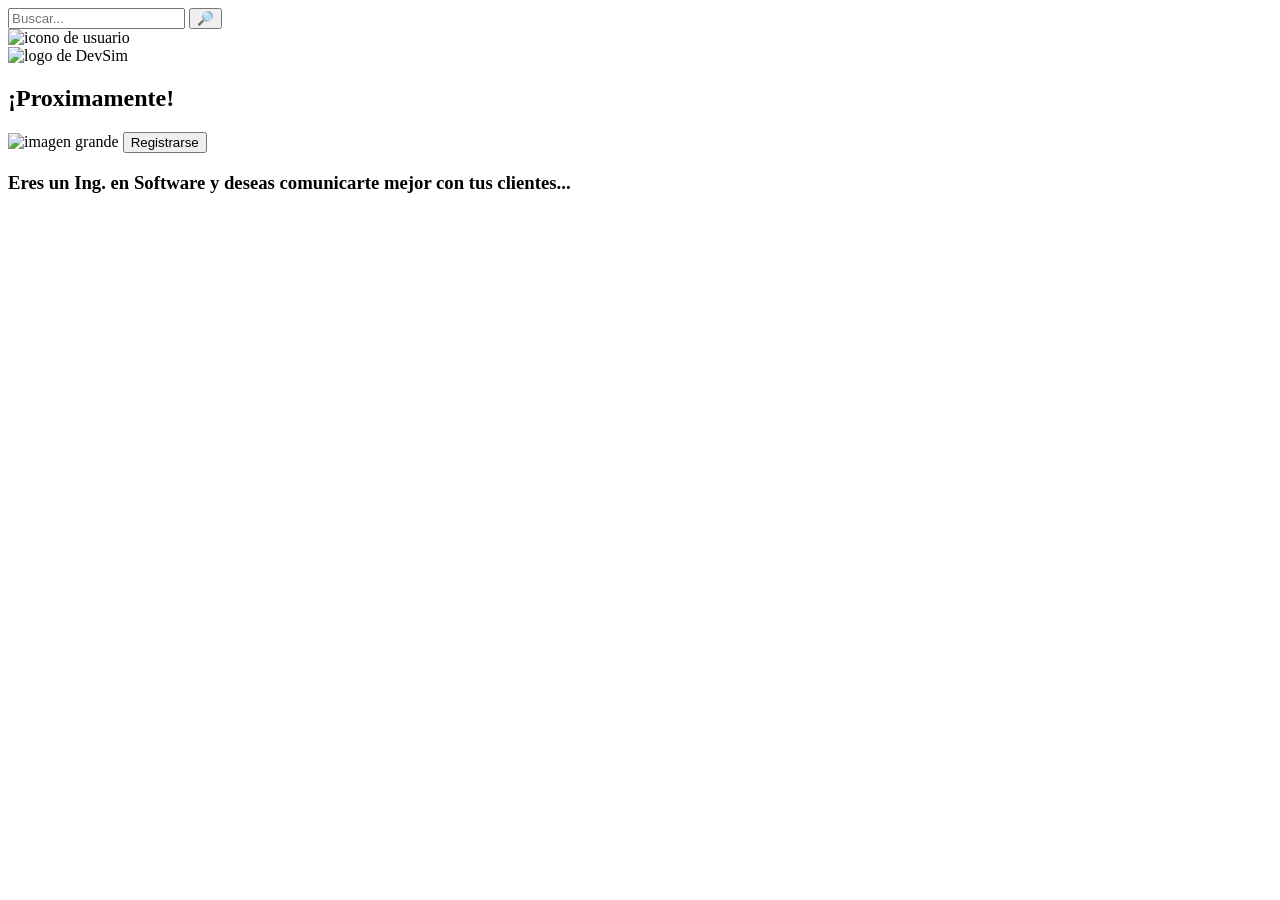
==== inicio.html @ 5e5881aa "x" ====
<!DOCTYPE html>
<html lang="es">

<head>
    <meta charset="UTF-8">
    <meta name="viewport" content="width=device-width, initial-scale=1.0">
    <title>DevSim</title>
</head>
<body>
<section class="barra-superior">
    <div class="barra-buscar">
        <input type="text" placeholder="Buscar...">
        <button class="btn-buscar">🔎</button>
    </div>
    <div class="usuario">
        <img src="" alt="icono de usuario">
    </div>
    <div class="logo">
        <img src="" alt="logo de DevSim">
    </div>
</section>
<section class="cartel">
    <h1>¡Proximamente!</h1>
    <img src="" alt="imagen grande">
    <button class="btn-registrarse">Registrarse</button>
</section>
<section class="quienes-somos">
    <div>
            <h3>Eres un Ing. en Software y deseas comunicarte mejor con tus clientes...</h3>
    </div>
    <div>
        <h3></h3>
    </div>
</section>
</body>
</html>
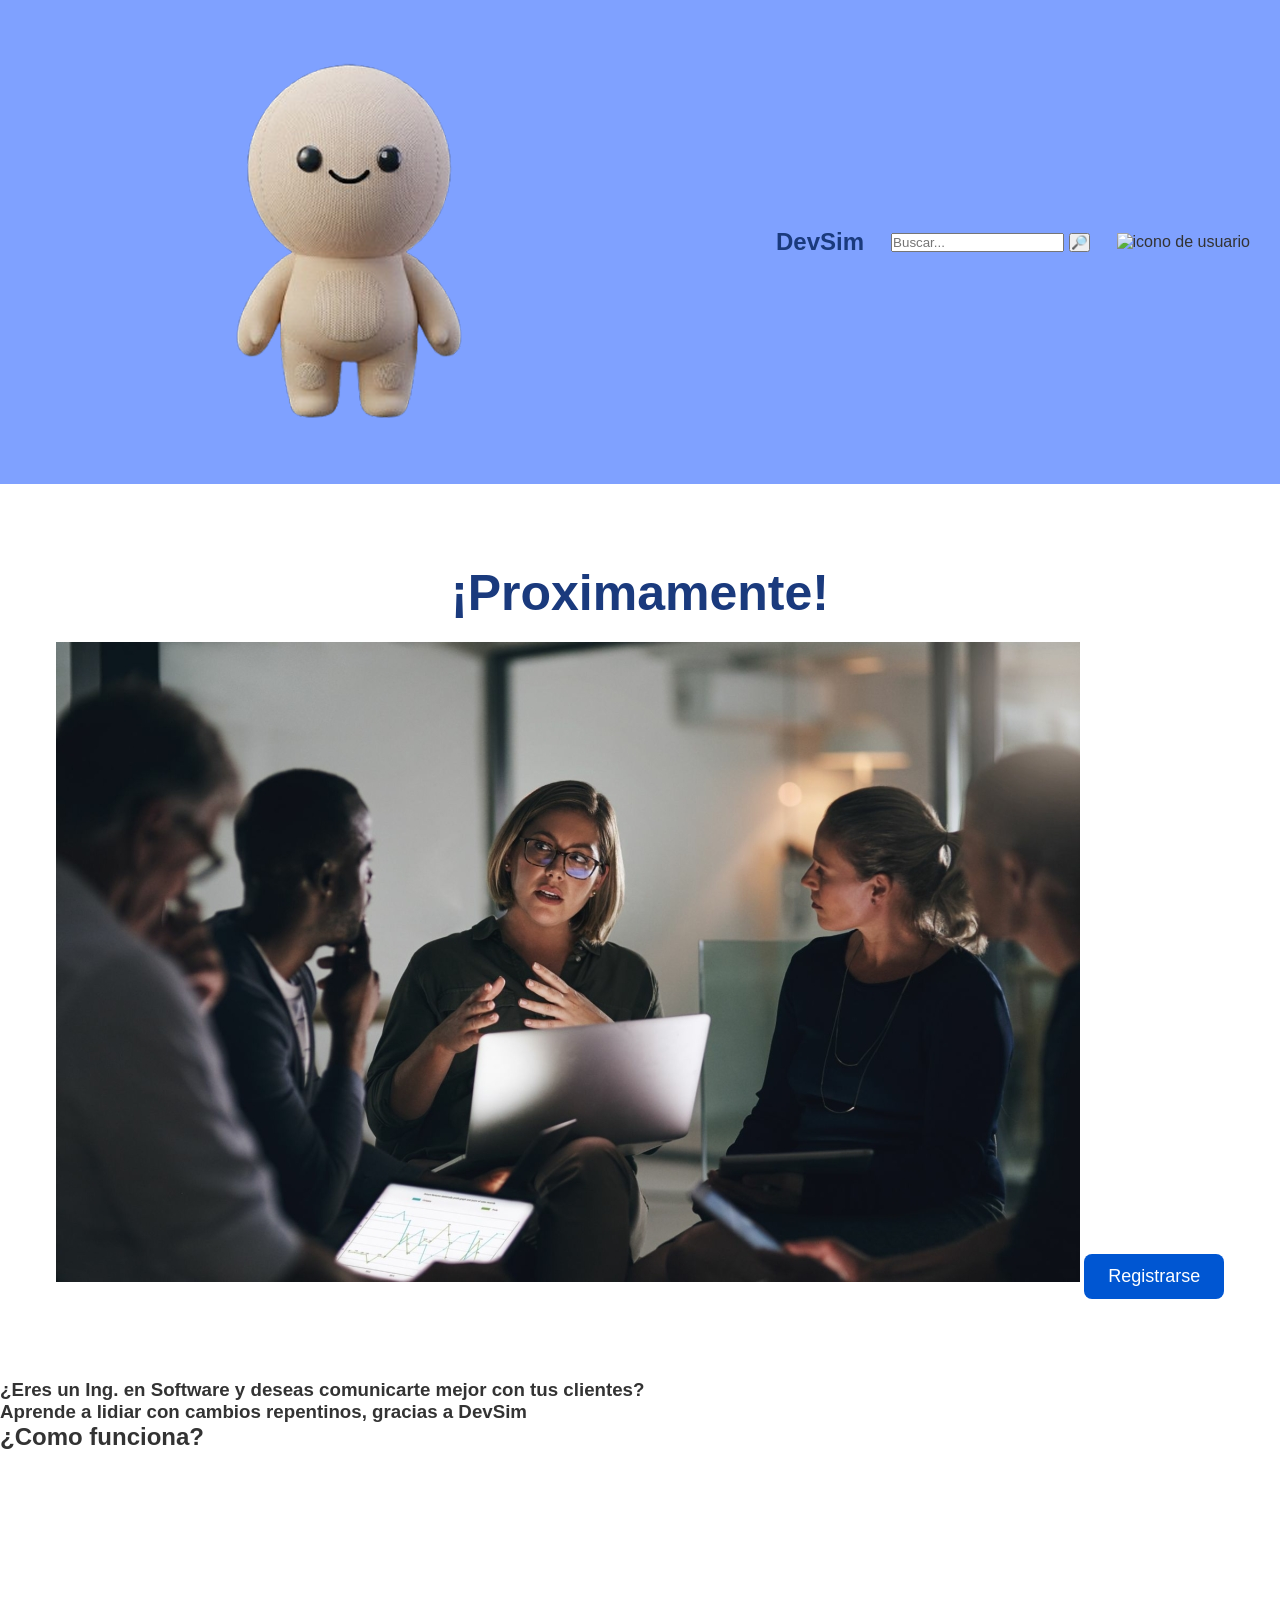
==== commit 71125d90: "x" ====
--- a/inicio.html
+++ b/inicio.html
@@ -4,10 +4,15 @@
 <head>
     <meta charset="UTF-8">
     <meta name="viewport" content="width=device-width, initial-scale=1.0">
+    <link rel="stylesheet" type="text/css" href="/CSS/styles.css"/>
     <title>DevSim</title>
 </head>
 <body>
-<section class="barra-superior">
+<header class="barra-superior">
+    <div class="logo">
+        <img class="img-logo" src="recursos/Gemini_Generated_Image_wfu0d1wfu0d1wfu0-removebg-preview 3.png" alt="logo de DevSim">
+        <span class="marca">DevSim</span>
+    </div>
     <div class="barra-buscar">
         <input type="text" placeholder="Buscar...">
         <button class="btn-buscar">🔎</button>
@@ -15,21 +20,24 @@
     <div class="usuario">
         <img src="" alt="icono de usuario">
     </div>
-    <div class="logo">
-        <img src="" alt="logo de DevSim">
-    </div>
-</section>
+</header>
 <section class="cartel">
     <h1>¡Proximamente!</h1>
-    <img src="" alt="imagen grande">
+    <img src="recursos/grande.jpg" alt="imagen grande">
     <button class="btn-registrarse">Registrarse</button>
 </section>
 <section class="quienes-somos">
     <div>
-            <h3>Eres un Ing. en Software y deseas comunicarte mejor con tus clientes...</h3>
+            <h3>¿Eres un Ing. en Software y deseas comunicarte mejor con tus clientes?</h3>
     </div>
     <div>
-        <h3></h3>
+        <h3>Aprende a lidiar con cambios repentinos, gracias a DevSim</h3>
+    </div>
+    <div>
+        <h2>¿Como funciona?</h2>
+        <video>
+            <source >
+        </video>
     </div>
 </section>
 </body>
--- a/CSS/styles.css
+++ b/CSS/styles.css
@@ -0,0 +1,74 @@
+* {
+    box-sizing: border-box;
+    margin: 0;
+    padding: 0;
+}
+
+body {
+    background-color: white;
+    font-family: 'Inter', sans-serif;
+    color: #333;
+}
+
+.barra-superior {
+    background-color: #7FA1FF;
+    display: flex;
+    justify-content: space-between;
+    align-items: center;
+    padding: 15px 30px;
+    box-shadow: 0 2px 5px rgba(0, 0, 0, 0.05);
+}
+
+.logo {
+    display: flex;
+    align-items: center;
+    gap: 10px;
+}
+.img-logo{
+    height: 10%;
+}
+
+.marca{
+    color: #1A3A7D;
+    font-size: 24px;
+    font-weight: bold;
+}
+
+.usuario-icono {
+    height: 35px;
+    width: 35px;
+    background-color: #ddd;
+    border-radius: 50%;
+    display: flex;
+    justify-content: center;
+    align-items: center;
+    color: #666;
+    font-size: 20px;
+}
+
+.cartel {
+    text-align: center;
+    padding: 80px 20px;
+    background-color: white;
+}
+
+.cartel h1 {
+    color: #1A3A7D;
+    font-size: 50px;
+    margin-bottom: 20px;
+}
+
+.btn-registrarse {
+    background-color: #0056D2;
+    color: white;
+    border: none;
+    padding: 12px 24px;
+    font-size: 18px;
+    border-radius: 8px;
+    cursor: pointer;
+    transition: 0.3s;
+}
+
+.btn-registrarse:hover {
+    background-color: #0045A1;
+}
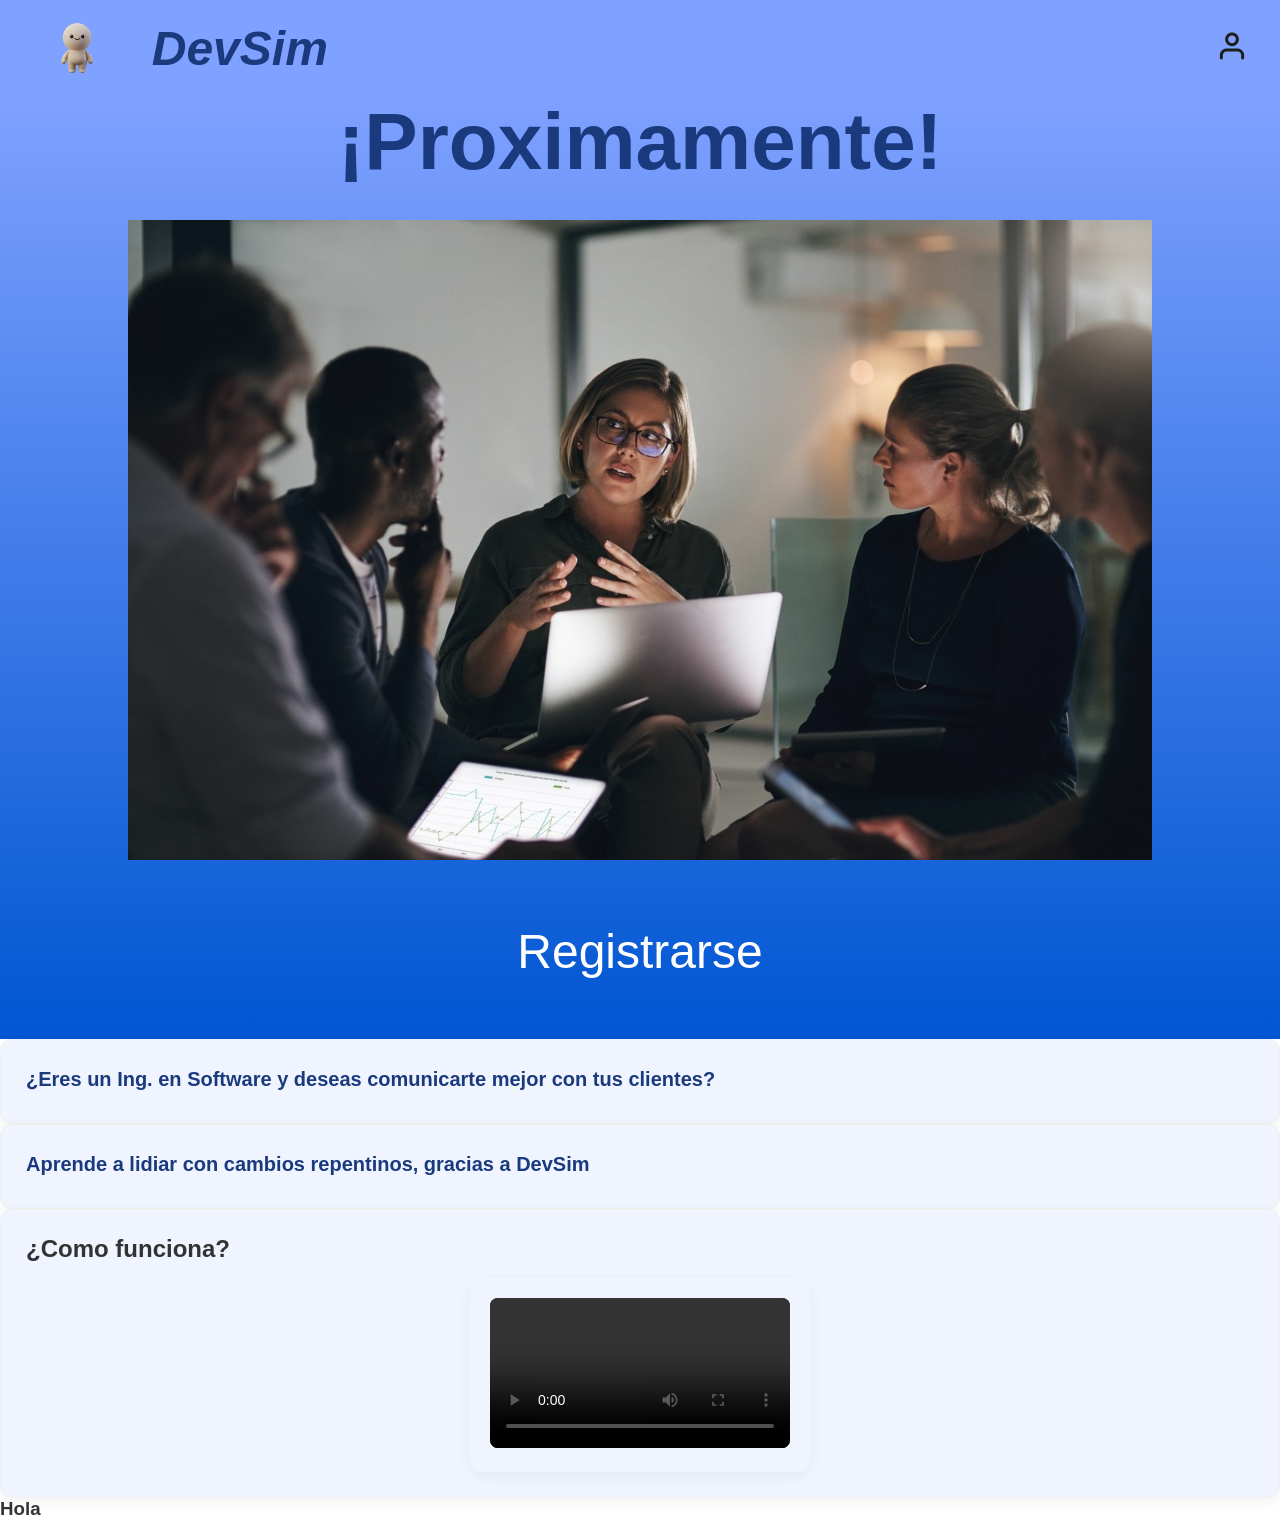
==== commit 2b04e8f8: "x" ====
--- a/inicio.html
+++ b/inicio.html
@@ -4,41 +4,48 @@
 <head>
     <meta charset="UTF-8">
     <meta name="viewport" content="width=device-width, initial-scale=1.0">
-    <link rel="stylesheet" type="text/css" href="/CSS/styles.css"/>
+    <link rel="stylesheet" type="text/css" href="/CSS/styles.css" />
     <title>DevSim</title>
 </head>
+
 <body>
-<header class="barra-superior">
-    <div class="logo">
-        <img class="img-logo" src="recursos/Gemini_Generated_Image_wfu0d1wfu0d1wfu0-removebg-preview 3.png" alt="logo de DevSim">
-        <span class="marca">DevSim</span>
-    </div>
-    <div class="barra-buscar">
-        <input type="text" placeholder="Buscar...">
-        <button class="btn-buscar">🔎</button>
-    </div>
-    <div class="usuario">
-        <img src="" alt="icono de usuario">
-    </div>
-</header>
-<section class="cartel">
-    <h1>¡Proximamente!</h1>
-    <img src="recursos/grande.jpg" alt="imagen grande">
-    <button class="btn-registrarse">Registrarse</button>
-</section>
-<section class="quienes-somos">
-    <div>
+    <header class="barra-superior">
+        <div class="logo">
+            <img class="img-logo" src="recursos/Gemini_Generated_Image_wfu0d1wfu0d1wfu0-removebg-preview 3.png"
+                alt="logo de DevSim">
+            <span class="marca">DevSim</span>
+        </div>
+        <div class="usuario">
+            <img src="recursos/User.png" alt="icono de usuario">
+        </div>
+    </header>
+    <section class="cartel">
+        <h1>¡Proximamente!</h1>
+        <img src="recursos/grande.jpg" alt="imagen grande" class="imagen-fondo">
+        <div>
+            <button class="btn-registrarse">Registrarse</button>
+        </div>
+    </section>
+    <section class="quienes-somos">
+        <div class="card">
             <h3>¿Eres un Ing. en Software y deseas comunicarte mejor con tus clientes?</h3>
-    </div>
-    <div>
-        <h3>Aprende a lidiar con cambios repentinos, gracias a DevSim</h3>
-    </div>
-    <div>
-        <h2>¿Como funciona?</h2>
-        <video>
-            <source >
-        </video>
-    </div>
-</section>
+        </div>
+        <div class="card">
+            <h3>Aprende a lidiar con cambios repentinos, gracias a DevSim</h3>
+        </div>
+        <div class="card">
+            <h2>¿Como funciona?</h2>
+            <div class="video-wrapper">
+                <video controls>
+                    <source src="" type="video/mp4">
+                    No se puede cargar el video.
+                </video>
+            </div>
+        </div>
+    </section>
+    <footer>
+        <h3>Hola</h3>
+    </footer>
 </body>
+
 </html>
--- a/CSS/styles.css
+++ b/CSS/styles.css
@@ -15,60 +15,125 @@
     display: flex;
     justify-content: space-between;
     align-items: center;
-    padding: 15px 30px;
+    padding: 1rem 2rem;
     box-shadow: 0 2px 5px rgba(0, 0, 0, 0.05);
+    width: 100%;
 }
 
 .logo {
     display: flex;
     align-items: center;
-    gap: 10px;
-}
-.img-logo{
-    height: 10%;
+    gap: 1rem;
 }
 
-.marca{
+.img-logo {
+    height: 4rem;
+    object-fit: contain;
+}
+
+.marca {
     color: #1A3A7D;
-    font-size: 24px;
+    font-size: 3rem;
     font-weight: bold;
+    font-style: italic;
 }
 
 .usuario-icono {
-    height: 35px;
-    width: 35px;
+    height: 5rem;
     background-color: #ddd;
     border-radius: 50%;
     display: flex;
     justify-content: center;
     align-items: center;
     color: #666;
-    font-size: 20px;
+    font-size: 2rem;
 }
 
 .cartel {
     text-align: center;
-    padding: 80px 20px;
-    background-color: white;
+    background: linear-gradient(to bottom, #7FA1FF, #0056D2);
 }
 
 .cartel h1 {
     color: #1A3A7D;
-    font-size: 50px;
-    margin-bottom: 20px;
+    font-size: 5rem;
+    margin-bottom: 2rem;
+}
+
+.imagen-fondo{
+    height: 100%;
+    margin-bottom: 3rem;
+    object-fit: contain;
 }
 
 .btn-registrarse {
-    background-color: #0056D2;
+    background-color: #004ab200;
     color: white;
     border: none;
     padding: 12px 24px;
-    font-size: 18px;
+    font-size: 3rem;
     border-radius: 8px;
     cursor: pointer;
     transition: 0.3s;
+    margin-bottom: 3rem;
 }
 
 .btn-registrarse:hover {
     background-color: #0045A1;
+}
+
+
+.features-grid {
+    display: grid;
+    grid-template-columns: repeat(auto-fit, minmax(300px, 1fr));
+    gap: 30px;
+    max-width: 1000px;
+    margin: 0 auto;
+    padding: 40px 20px;
+}
+
+.card {
+    background-color: #EFF4FF;
+    border-radius: 12px;
+    box-shadow: 0 4px 15px rgba(0,0,0,0.05);
+    padding: 25px;
+    display: flex;
+    flex-direction: column;
+    gap: 15px;
+    border: 1px solid #f0f0f0;
+}
+
+.card h3 {
+    color: #1A3A7D;
+    font-size: 20px;
+    margin-bottom: 5px;
+    line-height: 1.4;
+}
+
+.seccion-video {
+    align-items: center;
+    background-color: #F9F9FB;
+    padding: 80px 20px;
+    margin-top: 40px;
+}
+
+.seccion-video h2 {
+    color: #1A3A7D;
+    font-size: 32px;
+    margin-bottom: 30px;
+}
+
+.video-wrapper {
+    background-color: #EFF4FF;
+    border-radius: 12px;
+    box-shadow: 0 4px 15px rgba(0,0,0,0.05);
+    padding: 20px;
+    max-width: 800px;
+    margin: 0 auto;
+}
+
+video {
+    height: auto;
+    border-radius: 8px;
+    background-color: #222; 
 }
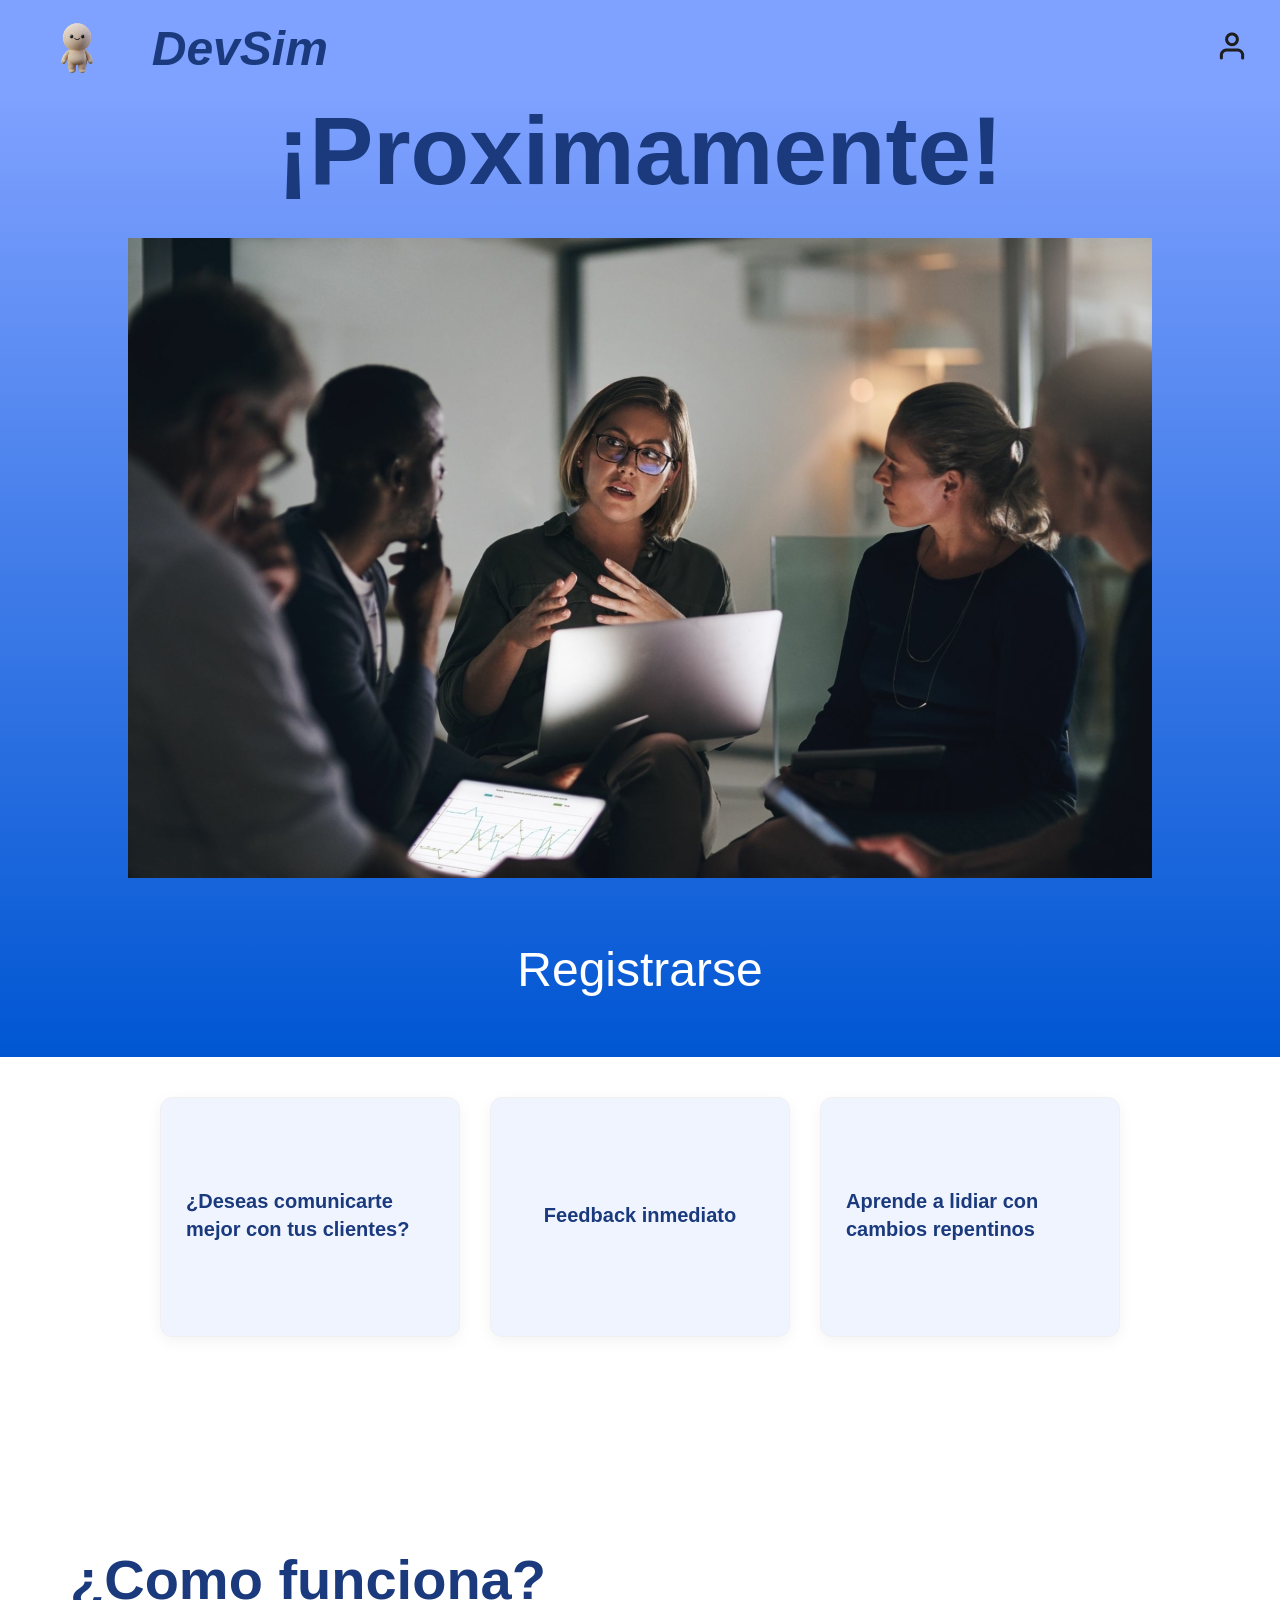
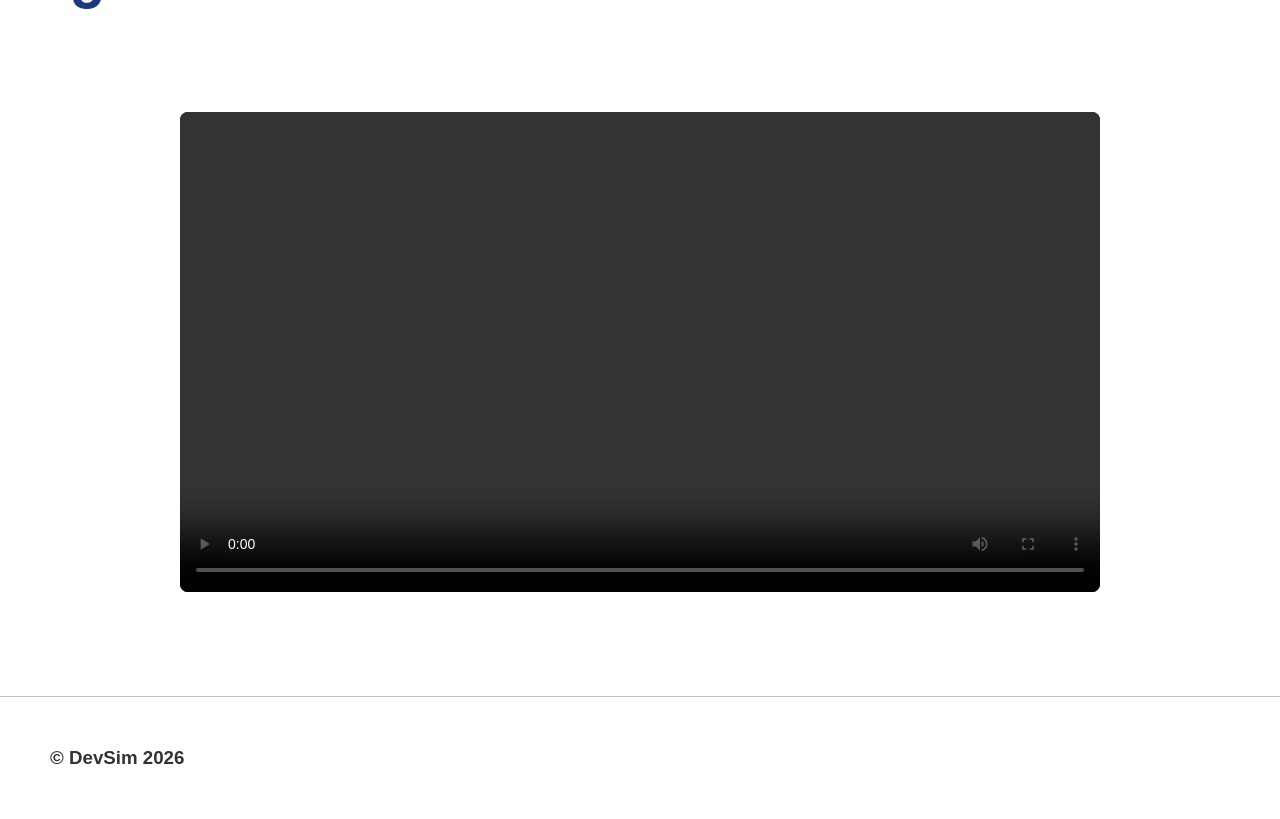
==== commit 12ac5aaa: "x" ====
--- a/inicio.html
+++ b/inicio.html
@@ -28,23 +28,47 @@
     </section>
     <section class="quienes-somos">
         <div class="card">
-            <h3>¿Eres un Ing. en Software y deseas comunicarte mejor con tus clientes?</h3>
+            <div class="card-inner">
+                <div class="card-front">
+                    <h3>¿Deseas comunicarte mejor con tus clientes?</h3>
+                </div>
+                <div class="card-back">
+                    <p>DevSim es una herramienta para desarrollar comunicación afectiva.</p>
+                </div>
+            </div>
         </div>
         <div class="card">
-            <h3>Aprende a lidiar con cambios repentinos, gracias a DevSim</h3>
+            <div class="card-inner">
+                <div class="card-front">
+                    <h3>Feedback inmediato</h3>
+                </div>
+                <div class="card-back">
+                    <p>Obtén retroalimentación en tiempo real para mejorar tu toma de decisiones.</p>
+                </div>
+            </div>
         </div>
         <div class="card">
-            <h2>¿Como funciona?</h2>
-            <div class="video-wrapper">
-                <video controls>
-                    <source src="" type="video/mp4">
-                    No se puede cargar el video.
-                </video>
+            <div class="card-inner">
+                <div class="card-front">
+                    <h3>Aprende a lidiar con cambios repentinos</h3>
+                </div>
+                <div class="card-back">
+                    <p>Nuestra plataforma te prepara para enfrentar cualquier desafío sorpresa del mercado.</p>
+                </div>
             </div>
         </div>
     </section>
+    <section class="video">
+        <h2>¿Como funciona?</h2>
+        <div class="video-wrapper">
+            <video controls>
+                <source src="" type="video/mp4">
+                No se puede cargar el video.
+            </video>
+        </div>
+    </section>
     <footer>
-        <h3>Hola</h3>
+        <h3>© DevSim 2026</h3>
     </footer>
 </body>
 
--- a/CSS/styles.css
+++ b/CSS/styles.css
@@ -56,7 +56,7 @@
 
 .cartel h1 {
     color: #1A3A7D;
-    font-size: 5rem;
+    font-size: 6rem;
     margin-bottom: 2rem;
 }
 
@@ -83,7 +83,7 @@
 }
 
 
-.features-grid {
+.quienes-somos{
     display: grid;
     grid-template-columns: repeat(auto-fit, minmax(300px, 1fr));
     gap: 30px;
@@ -93,47 +93,91 @@
 }
 
 .card {
-    background-color: #EFF4FF;
+    background-color: transparent;
+    perspective: 1000px;
+    min-height: 15rem;
+    width: 100%;
+}
+
+.card-inner {
+    position: relative;
+    width: 100%;
+    height: 100%;
+    transition: transform 0.6s;
+    transform-style: preserve-3d;
+}
+
+.card:hover .card-inner {
+    transform: rotateY(180deg);
+}
+
+.card-front, .card-back {
+    position: absolute;
+    width: 100%;
+    height: 100%;
+    -webkit-backface-visibility: hidden;
+    backface-visibility: hidden;
     border-radius: 12px;
     box-shadow: 0 4px 15px rgba(0,0,0,0.05);
     padding: 25px;
     display: flex;
     flex-direction: column;
-    gap: 15px;
+    justify-content: center;
+    align-items: center;
     border: 1px solid #f0f0f0;
 }
 
-.card h3 {
+.card-front {
+    background-color: #EFF4FF;
+}
+
+.card-front h3 {
     color: #1A3A7D;
     font-size: 20px;
     margin-bottom: 5px;
     line-height: 1.4;
 }
 
-.seccion-video {
+.card-back {
+    background-color: #1A3A7D;
+    color: white;
+    transform: rotateY(180deg);
+}
+
+.card-back p {
+    font-size: 1rem;
+    line-height: 1.5;
+}
+
+.video {
     align-items: center;
-    background-color: #F9F9FB;
+    background-color: white;
     padding: 80px 20px;
     margin-top: 40px;
 }
 
-.seccion-video h2 {
+.video h2 {
     color: #1A3A7D;
-    font-size: 32px;
+    font-size: 3.5rem;
+    padding: 50px;
     margin-bottom: 30px;
 }
 
 .video-wrapper {
-    background-color: #EFF4FF;
-    border-radius: 12px;
-    box-shadow: 0 4px 15px rgba(0,0,0,0.05);
+    background-color: white;
     padding: 20px;
-    max-width: 800px;
+    max-width: 60rem;
     margin: 0 auto;
 }
 
 video {
-    height: auto;
+    min-height: 30rem;
+    width: 100%;
     border-radius: 8px;
     background-color: #222; 
+}
+
+footer{
+    border-top: 1px solid rgb(193, 193, 193);
+    padding: 50px;
 }
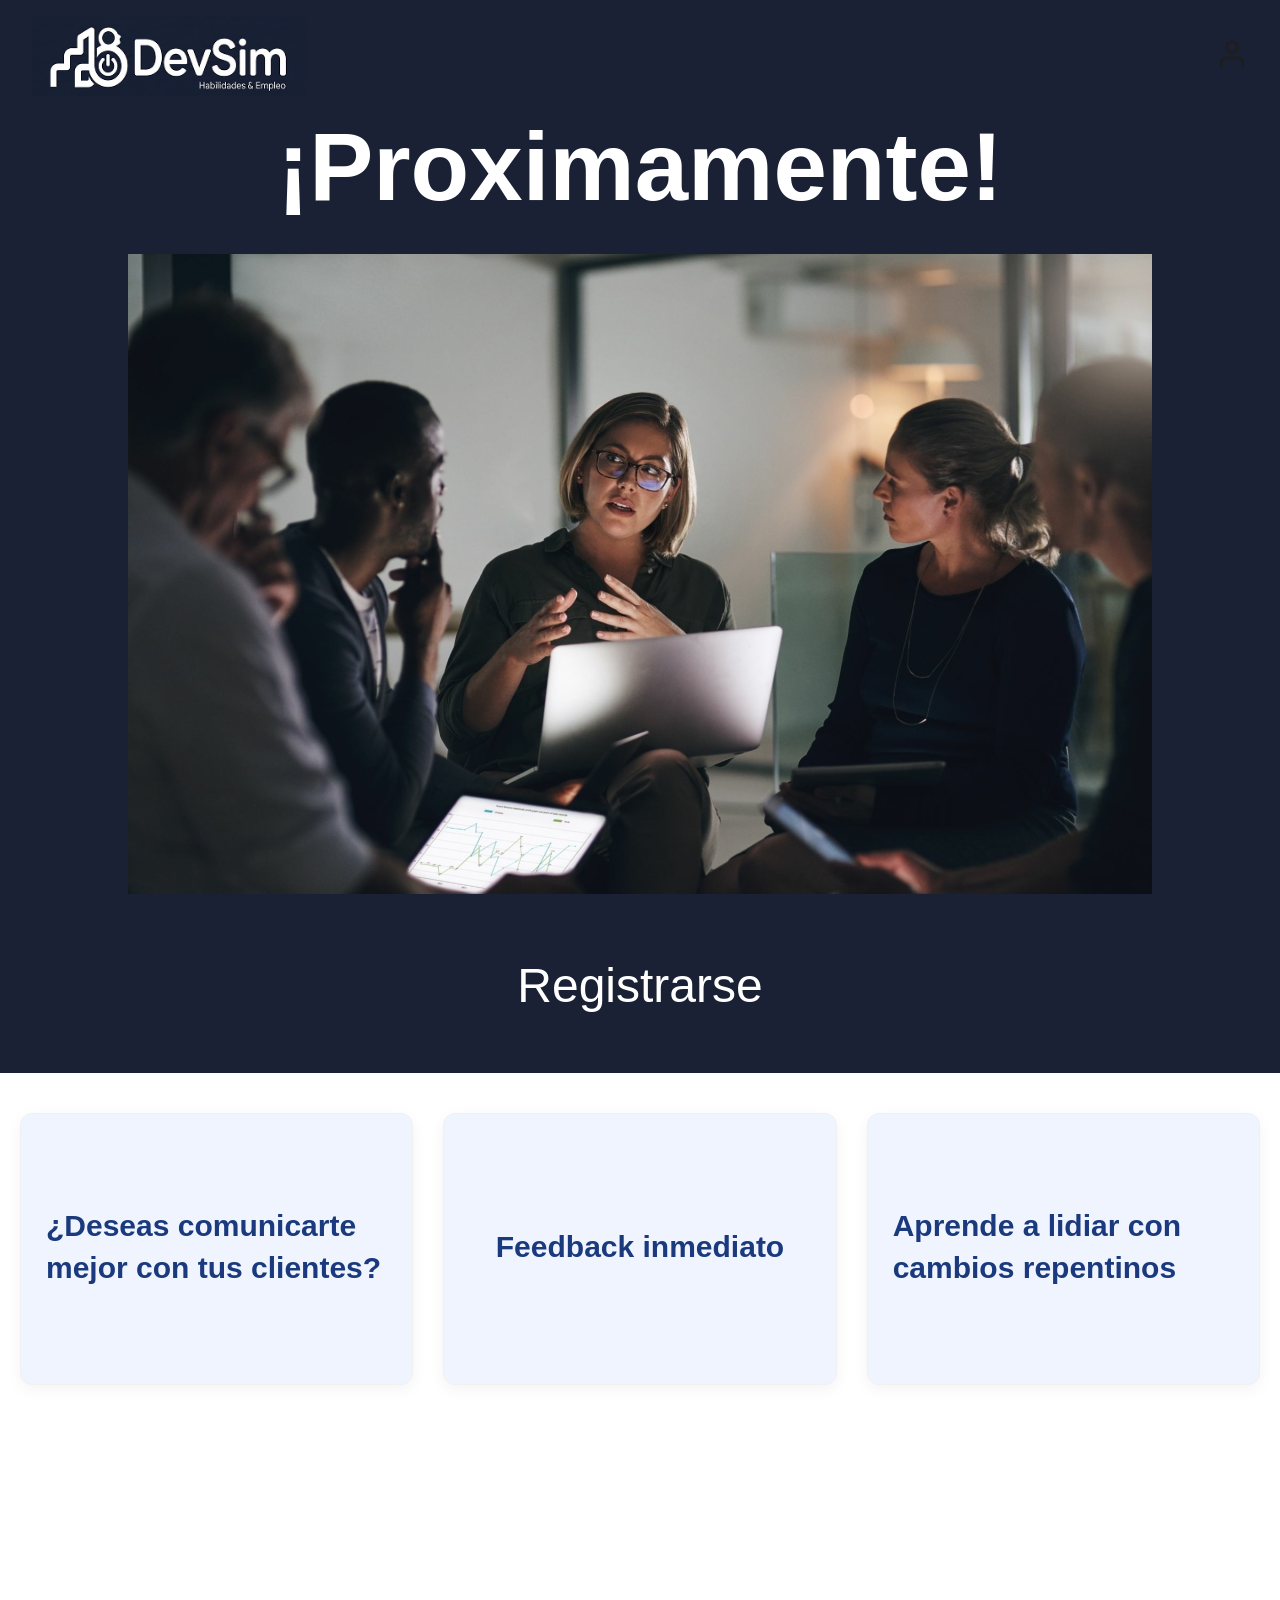
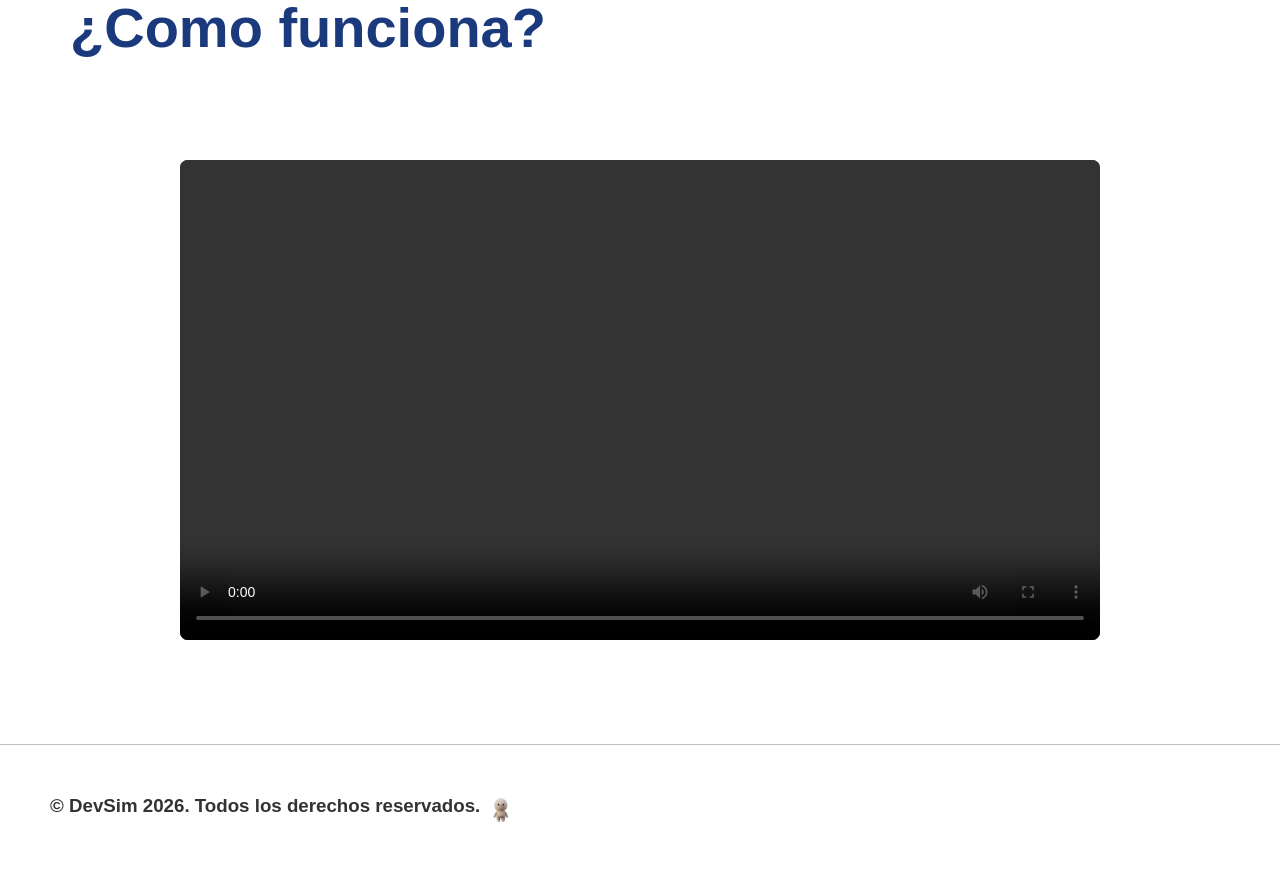
==== commit 6d24c616: "correcciones" ====
--- a/inicio.html
+++ b/inicio.html
@@ -5,15 +5,15 @@
     <meta charset="UTF-8">
     <meta name="viewport" content="width=device-width, initial-scale=1.0">
     <link rel="stylesheet" type="text/css" href="/CSS/styles.css" />
+    <link rel="icon" type="image/png" href="recursos/icon.png">
     <title>DevSim</title>
 </head>
 
 <body>
     <header class="barra-superior">
         <div class="logo">
-            <img class="img-logo" src="recursos/Gemini_Generated_Image_wfu0d1wfu0d1wfu0-removebg-preview 3.png"
+            <img class="img-logo" src="recursos/Frame 16.png"
                 alt="logo de DevSim">
-            <span class="marca">DevSim</span>
         </div>
         <div class="usuario">
             <img src="recursos/User.png" alt="icono de usuario">
@@ -62,13 +62,13 @@
         <h2>¿Como funciona?</h2>
         <div class="video-wrapper">
             <video controls>
-                <source src="" type="video/mp4">
+                <source src="recursos/Video Project 4.mp4" type="video/mp4">
                 No se puede cargar el video.
             </video>
         </div>
     </section>
     <footer>
-        <h3>© DevSim 2026</h3>
+        <h3>© DevSim 2026. Todos los derechos reservados.</h3><img class="img-devi" src="recursos/Gemini_Generated_Image_wfu0d1wfu0d1wfu0-removebg-preview 3.png" alt="Devi">
     </footer>
 </body>
 
--- a/CSS/styles.css
+++ b/CSS/styles.css
@@ -11,7 +11,7 @@
 }
 
 .barra-superior {
-    background-color: #7FA1FF;
+    background-color: #1A2135;
     display: flex;
     justify-content: space-between;
     align-items: center;
@@ -27,15 +27,8 @@
 }
 
 .img-logo {
-    height: 4rem;
+    height: 5rem;
     object-fit: contain;
-}
-
-.marca {
-    color: #1A3A7D;
-    font-size: 3rem;
-    font-weight: bold;
-    font-style: italic;
 }
 
 .usuario-icono {
@@ -51,11 +44,11 @@
 
 .cartel {
     text-align: center;
-    background: linear-gradient(to bottom, #7FA1FF, #0056D2);
+    background-color: #1A2135;
 }
 
 .cartel h1 {
-    color: #1A3A7D;
+    color: #ffff;
     font-size: 6rem;
     margin-bottom: 2rem;
 }
@@ -79,7 +72,7 @@
 }
 
 .btn-registrarse:hover {
-    background-color: #0045A1;
+    background-color: #0058BE;
 }
 
 
@@ -87,7 +80,7 @@
     display: grid;
     grid-template-columns: repeat(auto-fit, minmax(300px, 1fr));
     gap: 30px;
-    max-width: 1000px;
+    max-width: 1500px;
     margin: 0 auto;
     padding: 40px 20px;
 }
@@ -95,7 +88,7 @@
 .card {
     background-color: transparent;
     perspective: 1000px;
-    min-height: 15rem;
+    min-height: 17rem;
     width: 100%;
 }
 
@@ -133,7 +126,7 @@
 
 .card-front h3 {
     color: #1A3A7D;
-    font-size: 20px;
+    font-size: 30px;
     margin-bottom: 5px;
     line-height: 1.4;
 }
@@ -145,7 +138,7 @@
 }
 
 .card-back p {
-    font-size: 1rem;
+    font-size: 2rem;
     line-height: 1.5;
 }
 
@@ -180,4 +173,9 @@
 footer{
     border-top: 1px solid rgb(193, 193, 193);
     padding: 50px;
+    display: flex;
+}
+
+.img-devi{
+    width: 3rem;
 }
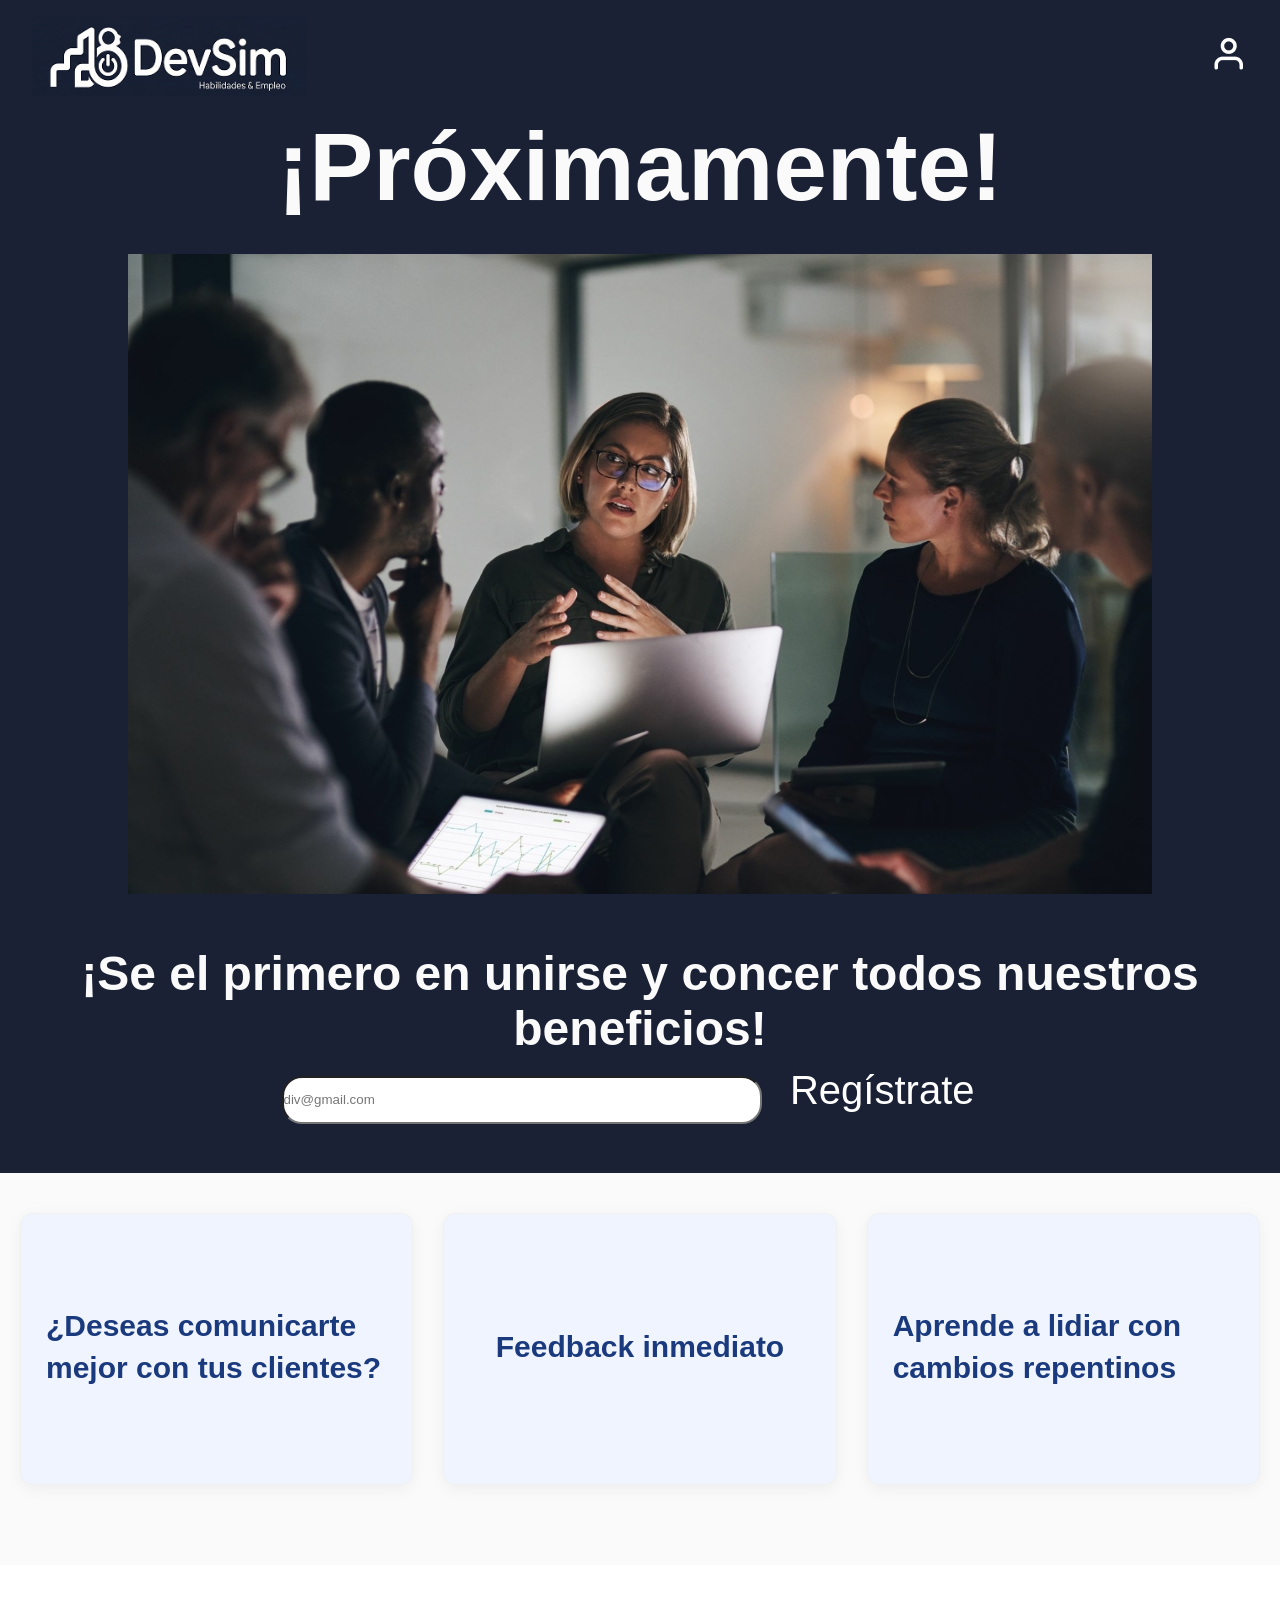
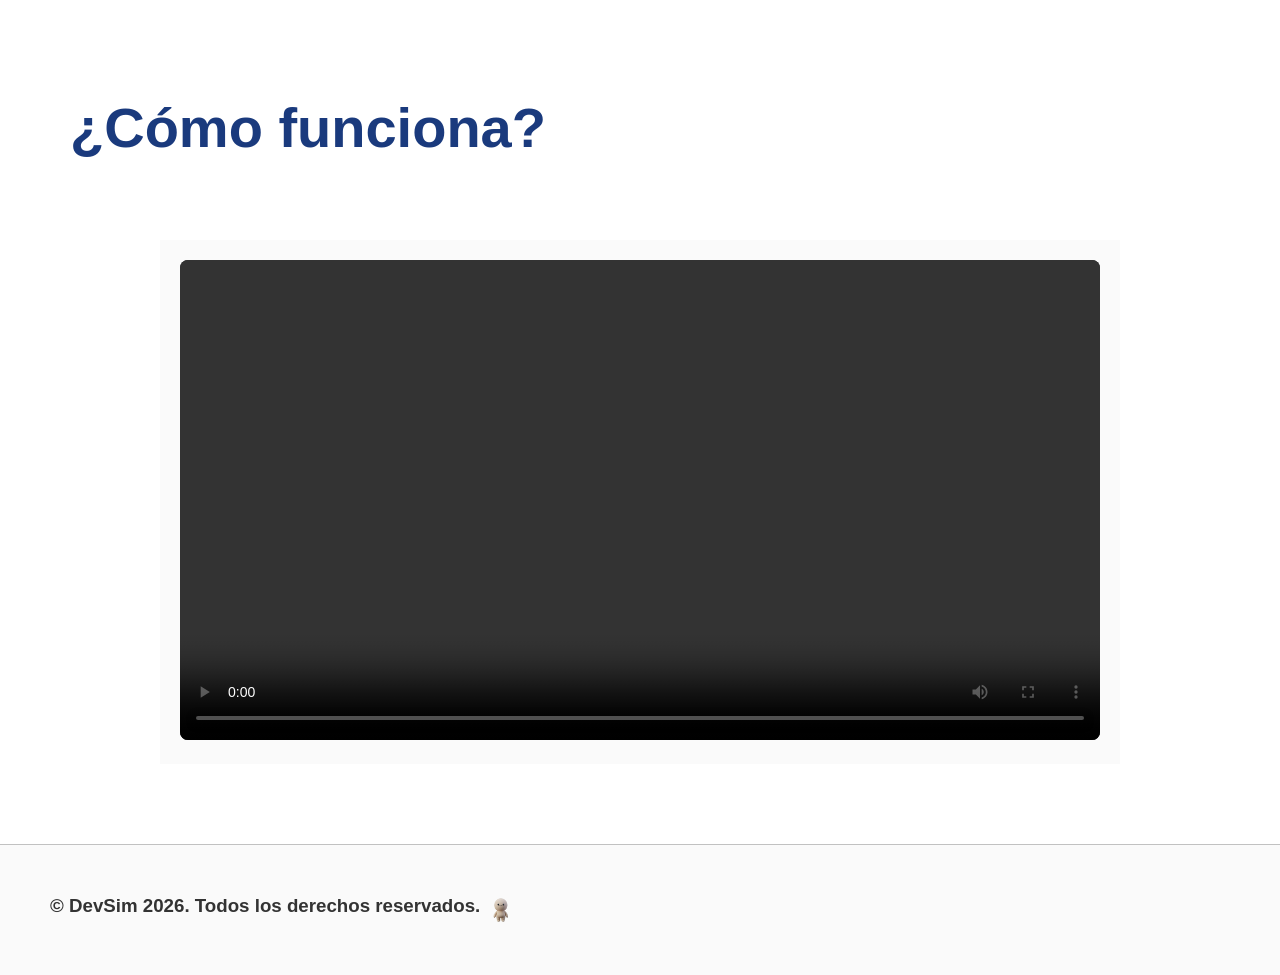
==== commit 317bfcb3: "x" ====
--- a/inicio.html
+++ b/inicio.html
@@ -20,10 +20,14 @@
         </div>
     </header>
     <section class="cartel">
-        <h1>¡Proximamente!</h1>
+        <h1>¡Próximamente!</h1>
         <img src="recursos/grande.jpg" alt="imagen grande" class="imagen-fondo">
         <div>
-            <button class="btn-registrarse">Registrarse</button>
+            <span class="unirse">
+                <h2>¡Se el primero en unirse y concer todos nuestros beneficios!</h2>
+                <input type="text" class="correo" placeholder="div@gmail.com">
+            </span>
+            <button class="btn-registrarse">Regístrate</button>
         </div>
     </section>
     <section class="quienes-somos">
@@ -59,7 +63,7 @@
         </div>
     </section>
     <section class="video">
-        <h2>¿Como funciona?</h2>
+        <h2>¿Cómo funciona?</h2>
         <div class="video-wrapper">
             <video controls>
                 <source src="recursos/Video Project 4.mp4" type="video/mp4">
--- a/CSS/styles.css
+++ b/CSS/styles.css
@@ -5,7 +5,7 @@
 }
 
 body {
-    background-color: white;
+    background-color: #fafafa;
     font-family: 'Inter', sans-serif;
     color: #333;
 }
@@ -48,7 +48,7 @@
 }
 
 .cartel h1 {
-    color: #ffff;
+    color: #fafafa;
     font-size: 6rem;
     margin-bottom: 2rem;
 }
@@ -59,12 +59,25 @@
     object-fit: contain;
 }
 
+.unirse h2{
+    color: #fafafa;
+    font-size: 3rem;
+}
+
+.correo{
+    color: #fafafa;
+    border-radius: 20px;
+    width: 30rem;
+    height: 3rem;
+    font-display: center;
+}
+
 .btn-registrarse {
     background-color: #004ab200;
     color: white;
     border: none;
     padding: 12px 24px;
-    font-size: 3rem;
+    font-size: 2.5rem;
     border-radius: 8px;
     cursor: pointer;
     transition: 0.3s;
@@ -133,7 +146,7 @@
 
 .card-back {
     background-color: #1A3A7D;
-    color: white;
+    color: #fafafa;
     transform: rotateY(180deg);
 }
 
@@ -157,7 +170,7 @@
 }
 
 .video-wrapper {
-    background-color: white;
+    background-color: #fafafa;
     padding: 20px;
     max-width: 60rem;
     margin: 0 auto;
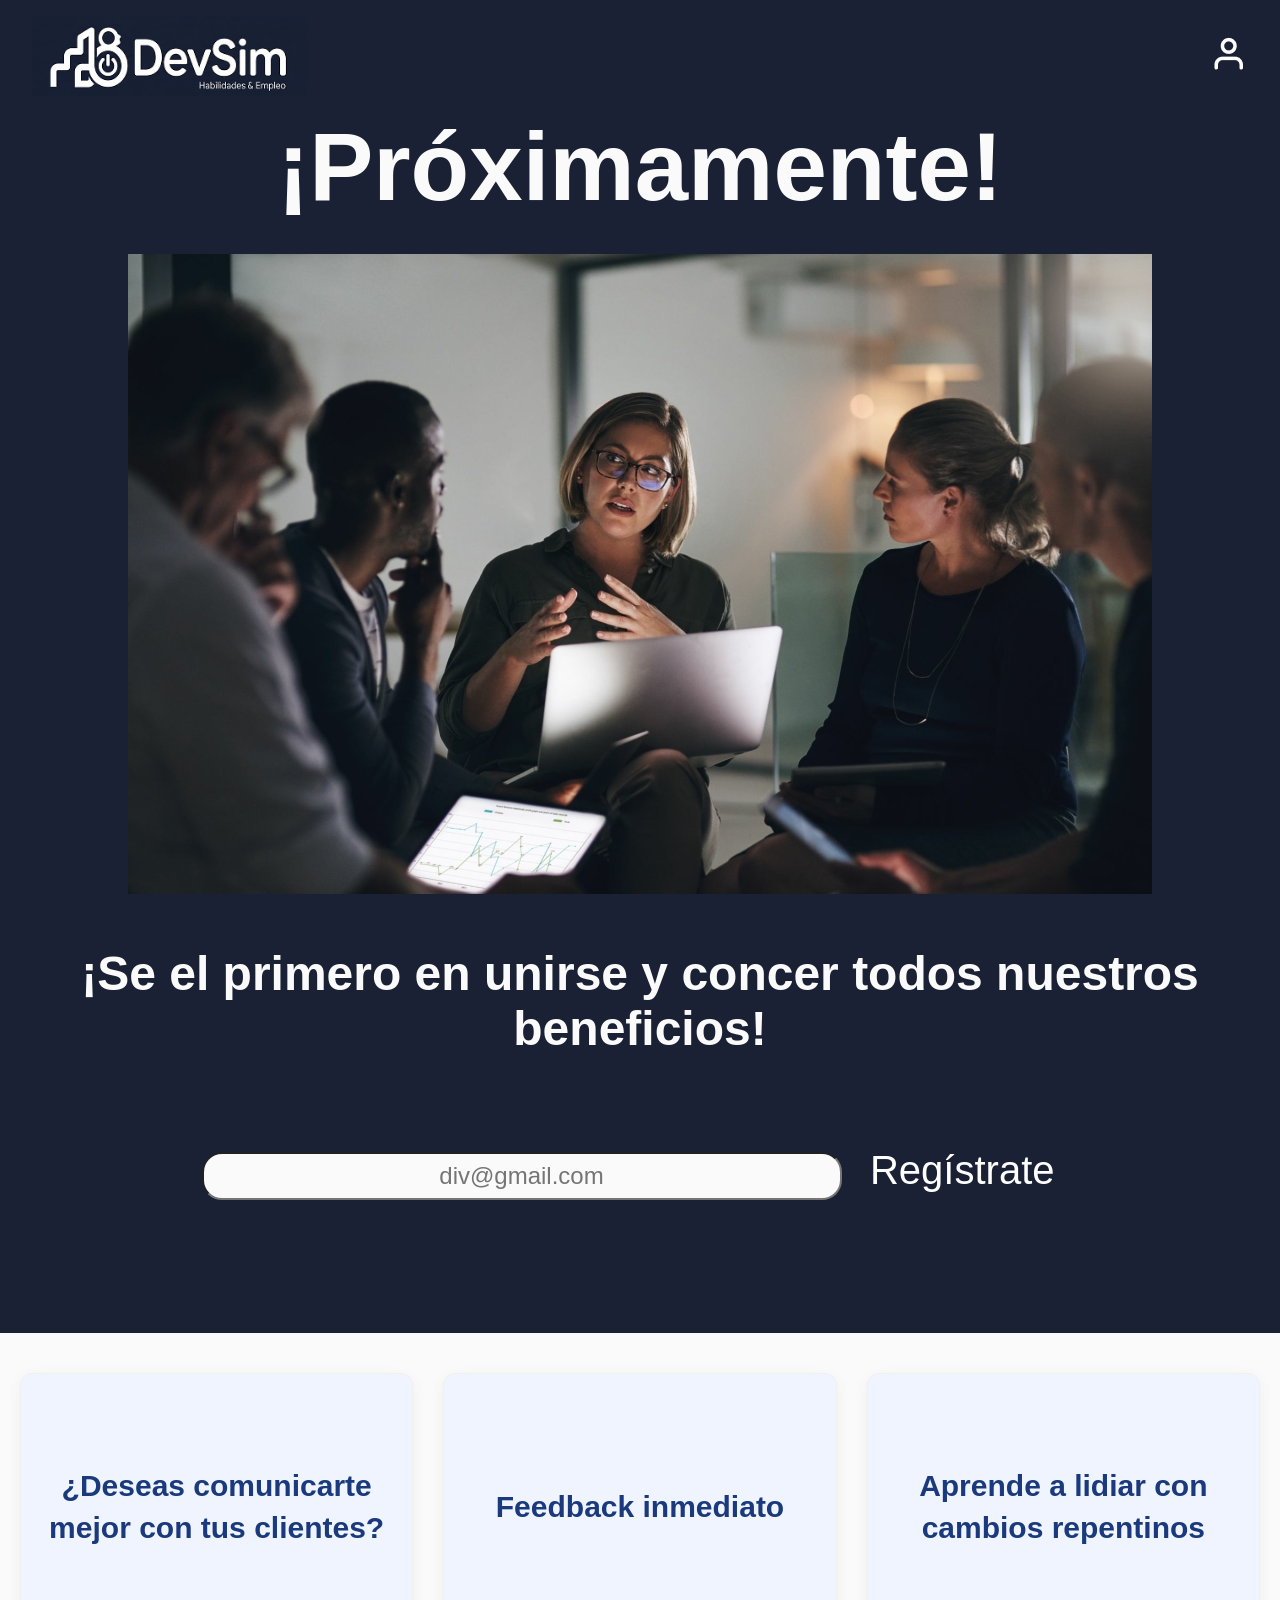
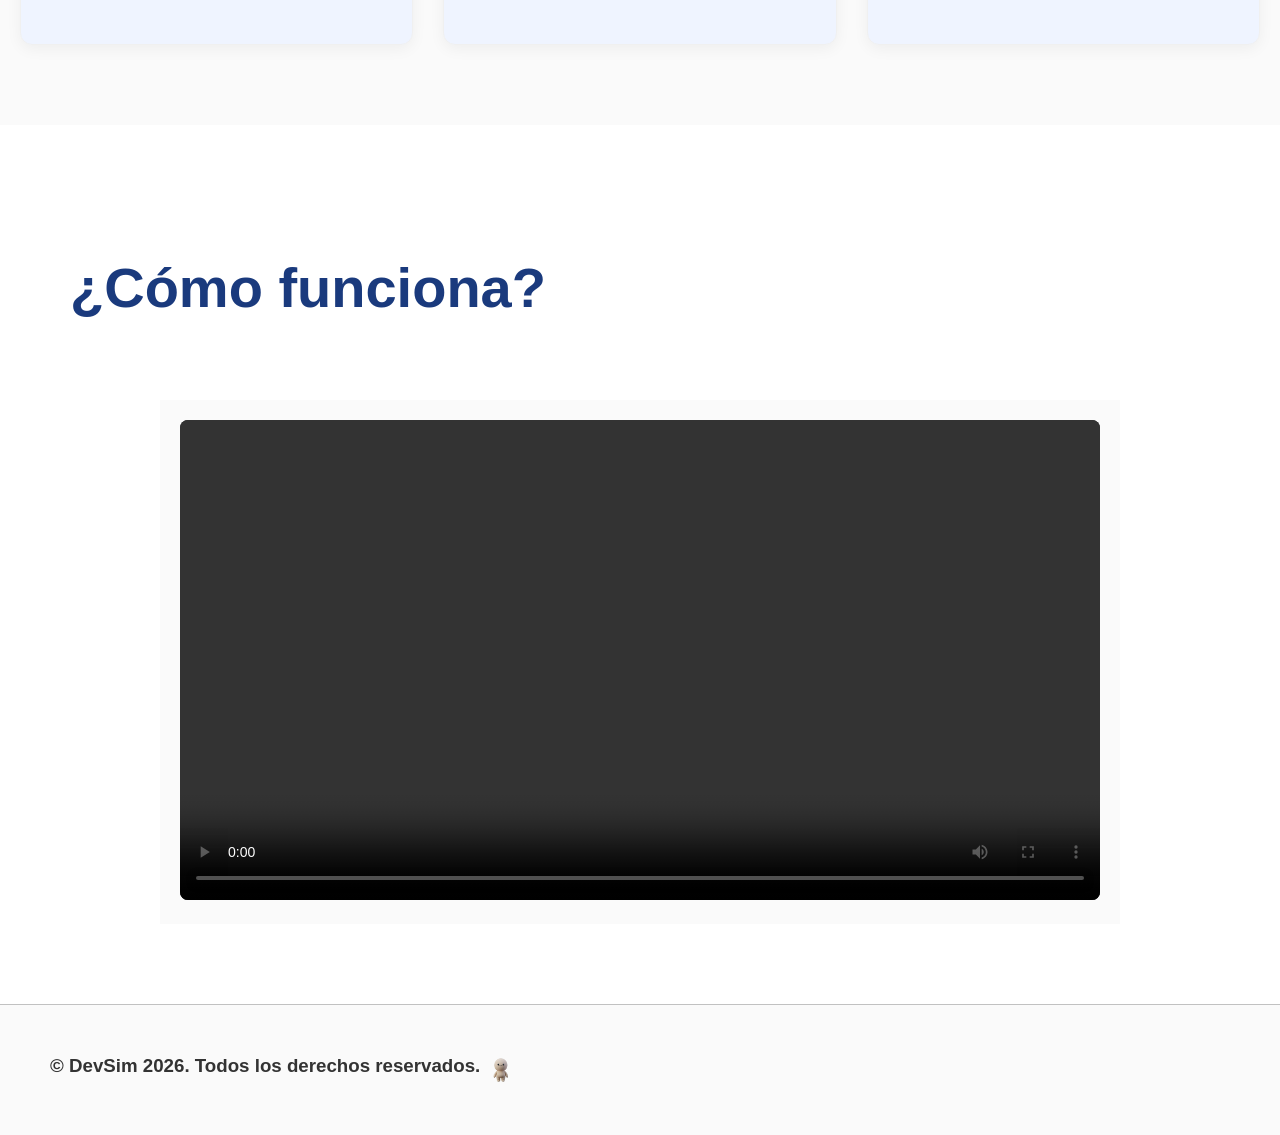
==== commit c7fbb46b: ":/ te odio css" ====
--- a/inicio.html
+++ b/inicio.html
@@ -22,12 +22,12 @@
     <section class="cartel">
         <h1>¡Próximamente!</h1>
         <img src="recursos/grande.jpg" alt="imagen grande" class="imagen-fondo">
-        <div>
-            <span class="unirse">
-                <h2>¡Se el primero en unirse y concer todos nuestros beneficios!</h2>
+        <div class="unirse">
+            <h2>¡Se el primero en unirse y concer todos nuestros beneficios!</h2>
+            <span>
                 <input type="text" class="correo" placeholder="div@gmail.com">
+                <button class="btn-registrarse">Regístrate</button>
             </span>
-            <button class="btn-registrarse">Regístrate</button>
         </div>
     </section>
     <section class="quienes-somos">
--- a/CSS/styles.css
+++ b/CSS/styles.css
@@ -45,6 +45,7 @@
 .cartel {
     text-align: center;
     background-color: #1A2135;
+    padding-bottom: 5rem;
 }
 
 .cartel h1 {
@@ -62,14 +63,21 @@
 .unirse h2{
     color: #fafafa;
     font-size: 3rem;
+    padding-bottom: 5rem;
+}
+
+.unirse span{
+    align-items: center;
 }
 
 .correo{
-    color: #fafafa;
+    background-color: #fafafa;
+    color: #1A2135;
     border-radius: 20px;
-    width: 30rem;
+    width: 40rem;
     height: 3rem;
-    font-display: center;
+    text-align: center;
+    font-size: 1.5rem;
 }
 
 .btn-registrarse {
@@ -131,6 +139,7 @@
     justify-content: center;
     align-items: center;
     border: 1px solid #f0f0f0;
+    text-align: center;
 }
 
 .card-front {
